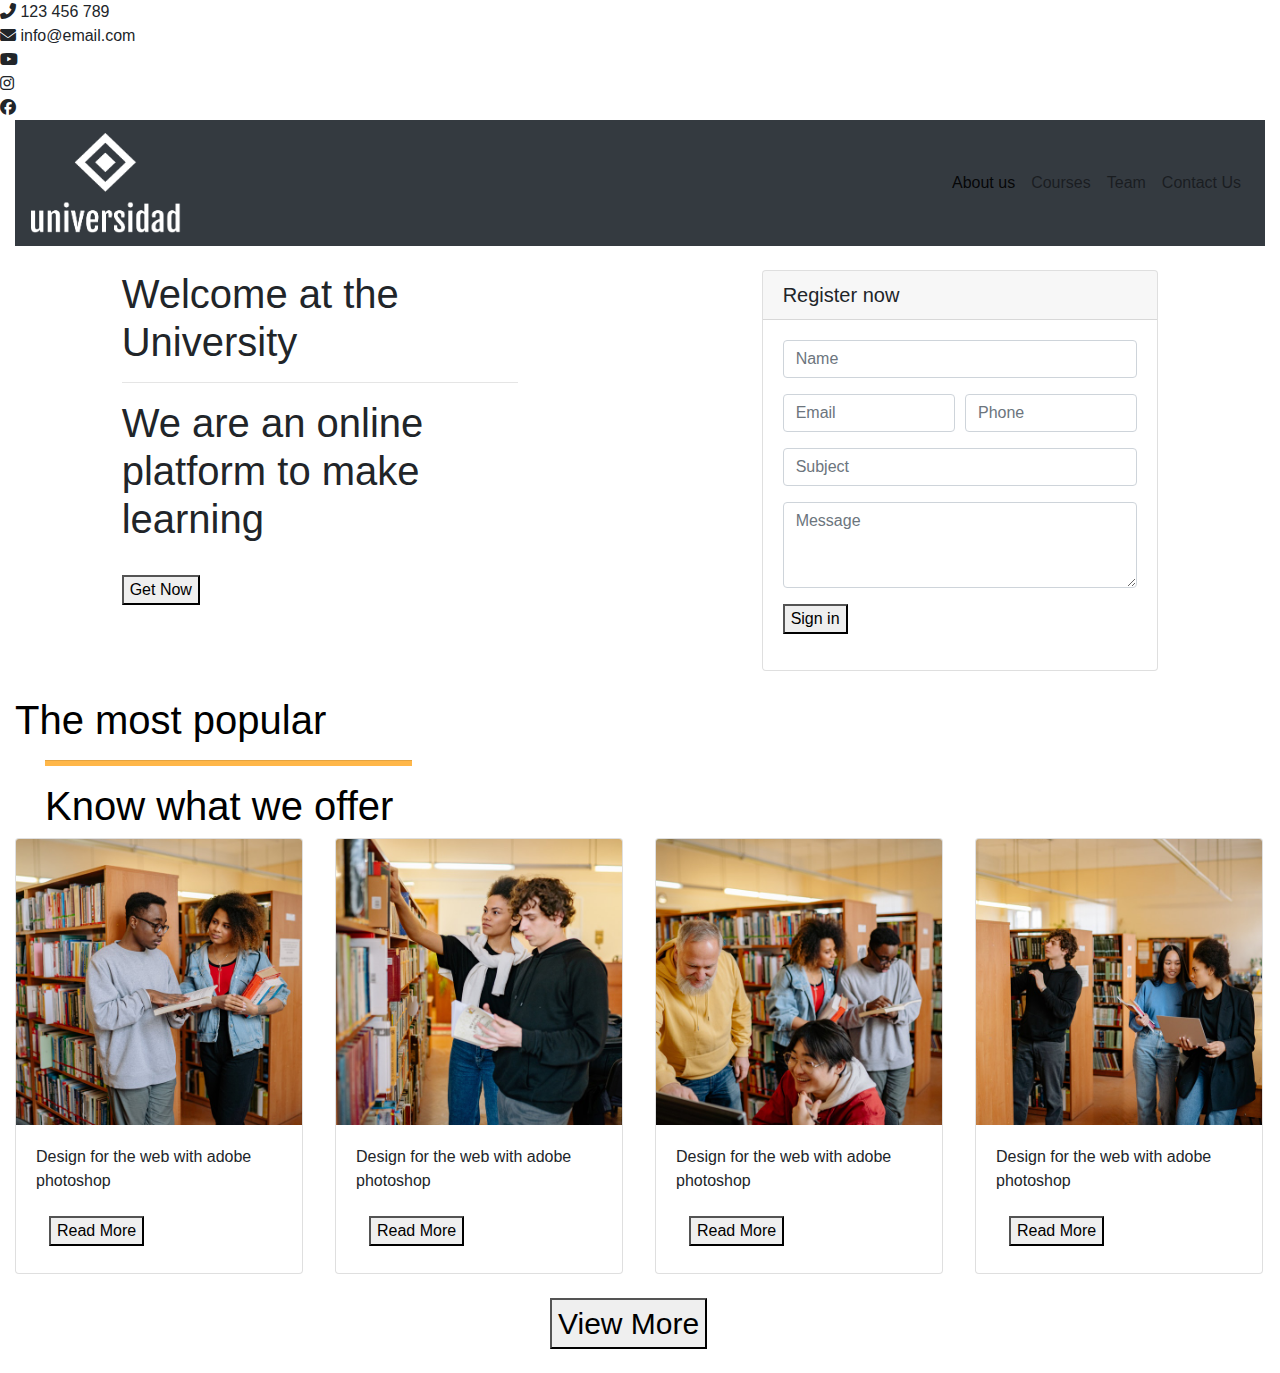
==== test2.html @ 4c1564b8 "first try" ====
<!DOCTYPE html>
<html lang="en">
<head>
    <meta charset="UTF-8">
    <meta http-equiv="X-UA-Compatible" content="IE=edge">
    <meta name="viewport" content="width=device-width, initial-scale=1.0">
    <title>Document</title>
    <!-- styles -->
    <link rel="stylesheet" href="https://maxcdn.bootstrapcdn.com/bootstrap/4.0.0/css/bootstrap.min.css">

    <link rel="stylesheet" href="https://cdnjs.cloudflare.com/ajax/libs/font-awesome/6.1.1/css/all.min.css">

    <link rel="stylesheet" href="./css/test2.css">


</head>
<body>
    <!-- top bar -->
    <nav  id="navbar-one" class="flex">
        <div class="left flex">
            <div class="call">
                <i class="fa fa-phone-alt"></i>
                <span class="hidden-mobile">123 456 789</span>
            </div>
            <div class="email">
                <i class="fa fa-envelope"></i>
                <span class="hidden-mobile">info@email.com</span>
            </div>
        </div>
        <div class="right flex">
            <div class="yt">
                <i class="fab fa-youtube"></i>
            </div>
            <div class="ig">
                <i class="fab fa-instagram"></i>
            </div>
            <div class="fb">
                <i class="fab fa-facebook"></i>
            </div>
        </div>
    </nav>

    <!--button bar  -->

    <div class="container-fluid">
        <nav class="navbar navbar-expand-lg navbar-light bg-dark">
            <a class="navbar-brand" href="#"><img height="100" width="150" src="./images/LOGO.png" alt=""></a>
            <button class="navbar-toggler" type="button" data-toggle="collapse" data-target="#navbarNavDropdown" aria-controls="navbarNavDropdown" aria-expanded="false" aria-label="Toggle navigation">
              <span class="navbar-toggler-icon"></span>
            </button>
            <div class="collapse navbar-collapse" id="navbarNavDropdown">
              <ul class="navbar-nav ml-auto">
                <li class="nav-item active">
                  <a class="nav-link" href="#">About us <span class="sr-only">(current)</span></a>
                </li>
                <li class="nav-item">
                  <a class="nav-link" href="#">Courses</a>
                </li>
                <li class="nav-item">
                  <a class="nav-link" href="#">Team</a>
                </li>
                <li class="nav-item">
                    <a class="nav-link" href="#">Contact Us</a>
                  </li>        
              </ul>
            </div>
        </nav>
    </div>

    <!-- welcome card -->    

    <section >
        <div  class="container-fluid">
            <div class="row">
                <div class="col-sm-1"></div>
                <div class="col-lg-4">
                    <br>
                    <div class="flow">                        
                        <h1>Welcome at the University</h1>
                        <hr id="line">
                        <h1 id="topText">We are an online <br>
                             platform to make learning</h1>              
                      <br>
                      <button id="button">Get Now</button>
                      </div>
                </div>    
                <div class="col-lg-2"></div>            

                <!-- registration -->

                <div class="col-lg-4">
                    <br>
                    <div  class="flow">
                        <div class="card">
                            <h5 class="card-header">Register now</h5>
                            <div class="card-body">
                              <form>
                                <div class="form-group">
                                    <input placeholder="Name" type="text" class="form-control" id="inputAddress" placeholder="1234 Main St">
                                  </div>
                                <div class="form-row">                            
                                  <div class="form-group col-md-6">
                                    <input placeholder="Email" type="email" class="form-control" id="inputEmail4">
                                  </div>
                                  <div class="form-group col-md-6">
                                    <input placeholder="Phone" type="phone" class="form-control" id="inputPassword4">
                                  </div>
                                </div>
                               
                                <div  class="form-group">
                                  <input type="text" class="form-control" placeholder="Subject">
                                </div>
                                <div class="form-row">
                                  <div class="form-group col-lg-12">
                                    <textarea placeholder="Message" class="form-control"  rows="3"></textarea>                            
                                  </div>                       
                                </div>
                                <div  class="form-group">                        
                                <button type="submit" id="sendButton">Sign in</button>
                              </form>
                            </div>
                          </div>
                      </div>
                </div>
                <div class="col-lg-1"></div>
            </div>
        </div>
    </section>
    <br>

    <div id="bottomSect" class="container-fluid">
        <div class="row">
            <div class="col-lg-4"> <h1 style="color:black ;" class="flow">
                <span class="dot"></span>
                 The most popular
                <hr style="background-color: #ffb749; height: 5px; margin-left: 30px;">
               <p style="margin: 0px 0px 0px 30px;" id="topText">Know what we offer</p> 
            </h1> </div>
            <div class="col-lg-4"></div>
            <div class="col-lg-4"></div>

                      
                        
        </div>
    </div>

    <!-- bottom cards -->

    <div class="container-fluid">
        <div class="row grid">

            <div class="col-lg-3 bcards">
                <div id="cCard"  class="card" style="width: 18rem;">
                <img class="card-img-top" src="./images/IMAGE CURSO 1.jpg" alt="Card image cap">
                <div id="card-body" class="card-body">
                  <!-- <h5 class="card-title">Card title</h5> -->
                  <p class="card-text">Design for the web with adobe photoshop</p>
                  <a href="#" class="btn"><button id="button">Read More</button></a>
                </div>
              </div>
            </div>
            <div class="col-lg-3 bcards">
                <div id="cCard2"  class="card" style="width: 18rem;">
                <img class="card-img-top" src="./images/IMAGE CURSO 2.jpg" alt="Card image cap">
                <div id="card-body2" class="card-body">
                  <!-- <h5 class="card-title">Card title</h5> -->
                  <p class="card-text">Design for the web with adobe photoshop</p>
                  <a href="#" class="btn"><button id="button">Read More</button></a>
                </div>
              </div>
            </div>
            <div class="col-lg-3 bcards">
                <div id="cCard3"  class="card" style="width: 18rem;">
                <img class="card-img-top" src="./images/IMAGE CURSO 3.jpg" alt="Card image cap">
                <div id="card-body3" class="card-body">
                  <!-- <h5 class="card-title">Card title</h5> -->
                  <p class="card-text">Design for the web with adobe photoshop</p>
                  <a href="#" class="btn"><button id="button">Read More</button></a>
                </div>
              </div>
            </div>
            <div class="col-lg-3 bcards">
                <div id="cCard4"  class="card" style="width: 18rem;">
                <img class="card-img-top" src="./images/IMAGE CURSO 4.jpg" alt="Card image cap">
                <div id="card-body4" class="card-body">
                  <!-- <h5 class="card-title">Card title</h5> -->
                  <p class="card-text">Design for the web with adobe photoshop</p>
                  <a href="#" class="btn"><button id="button">Read More</button></a>
                </div>
              </div>
            </div>
        </div>
    </div>
    <br>
    
    <!-- bottom button -->
    <div class="container">
        <div class="row">
            <div class="col-sm-4"></div>
            <div class="col-lg-4" style="padding-left: 100px;">
                <button style="font-size: 30px; align-items: center;" id="buttonInverse">View More</button>
            </div>
            <div class="col-sm-4"></div>
        </div>
    </div>
    <br>

    

    
</body>
</html>
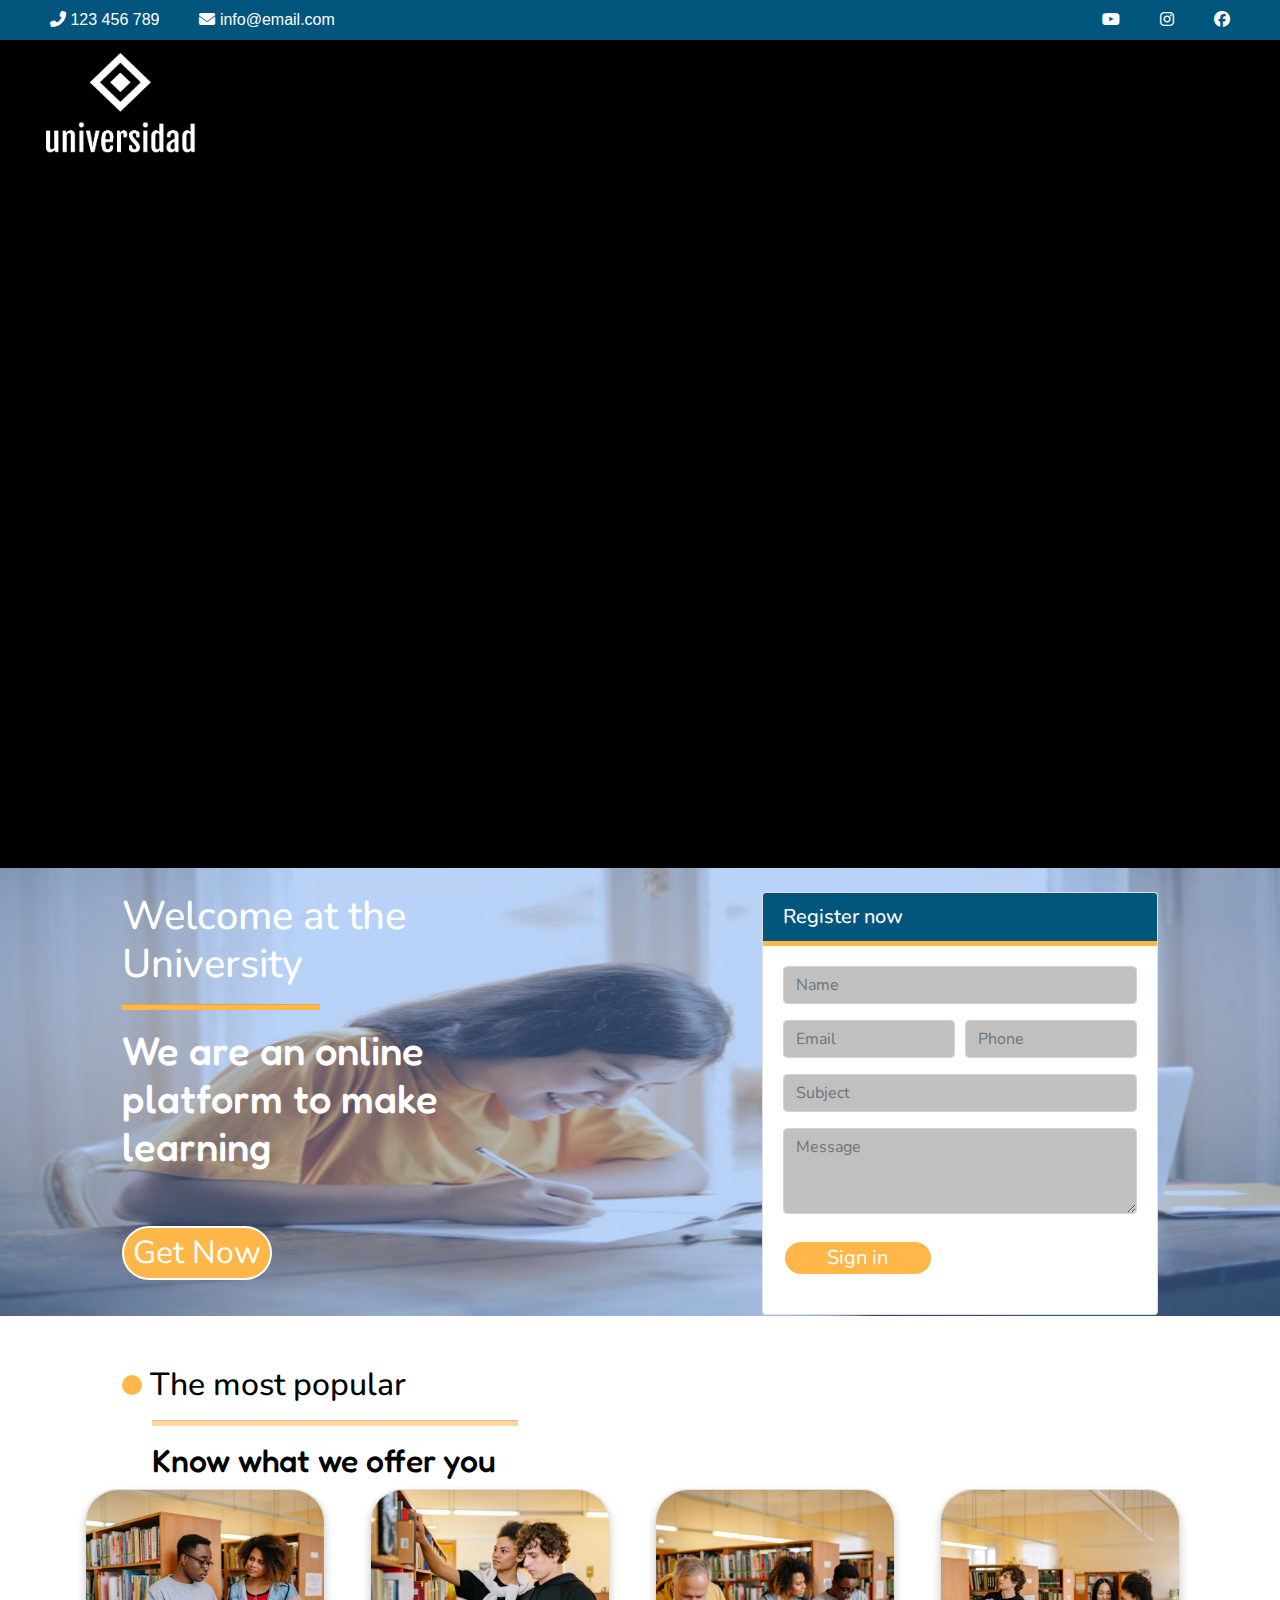
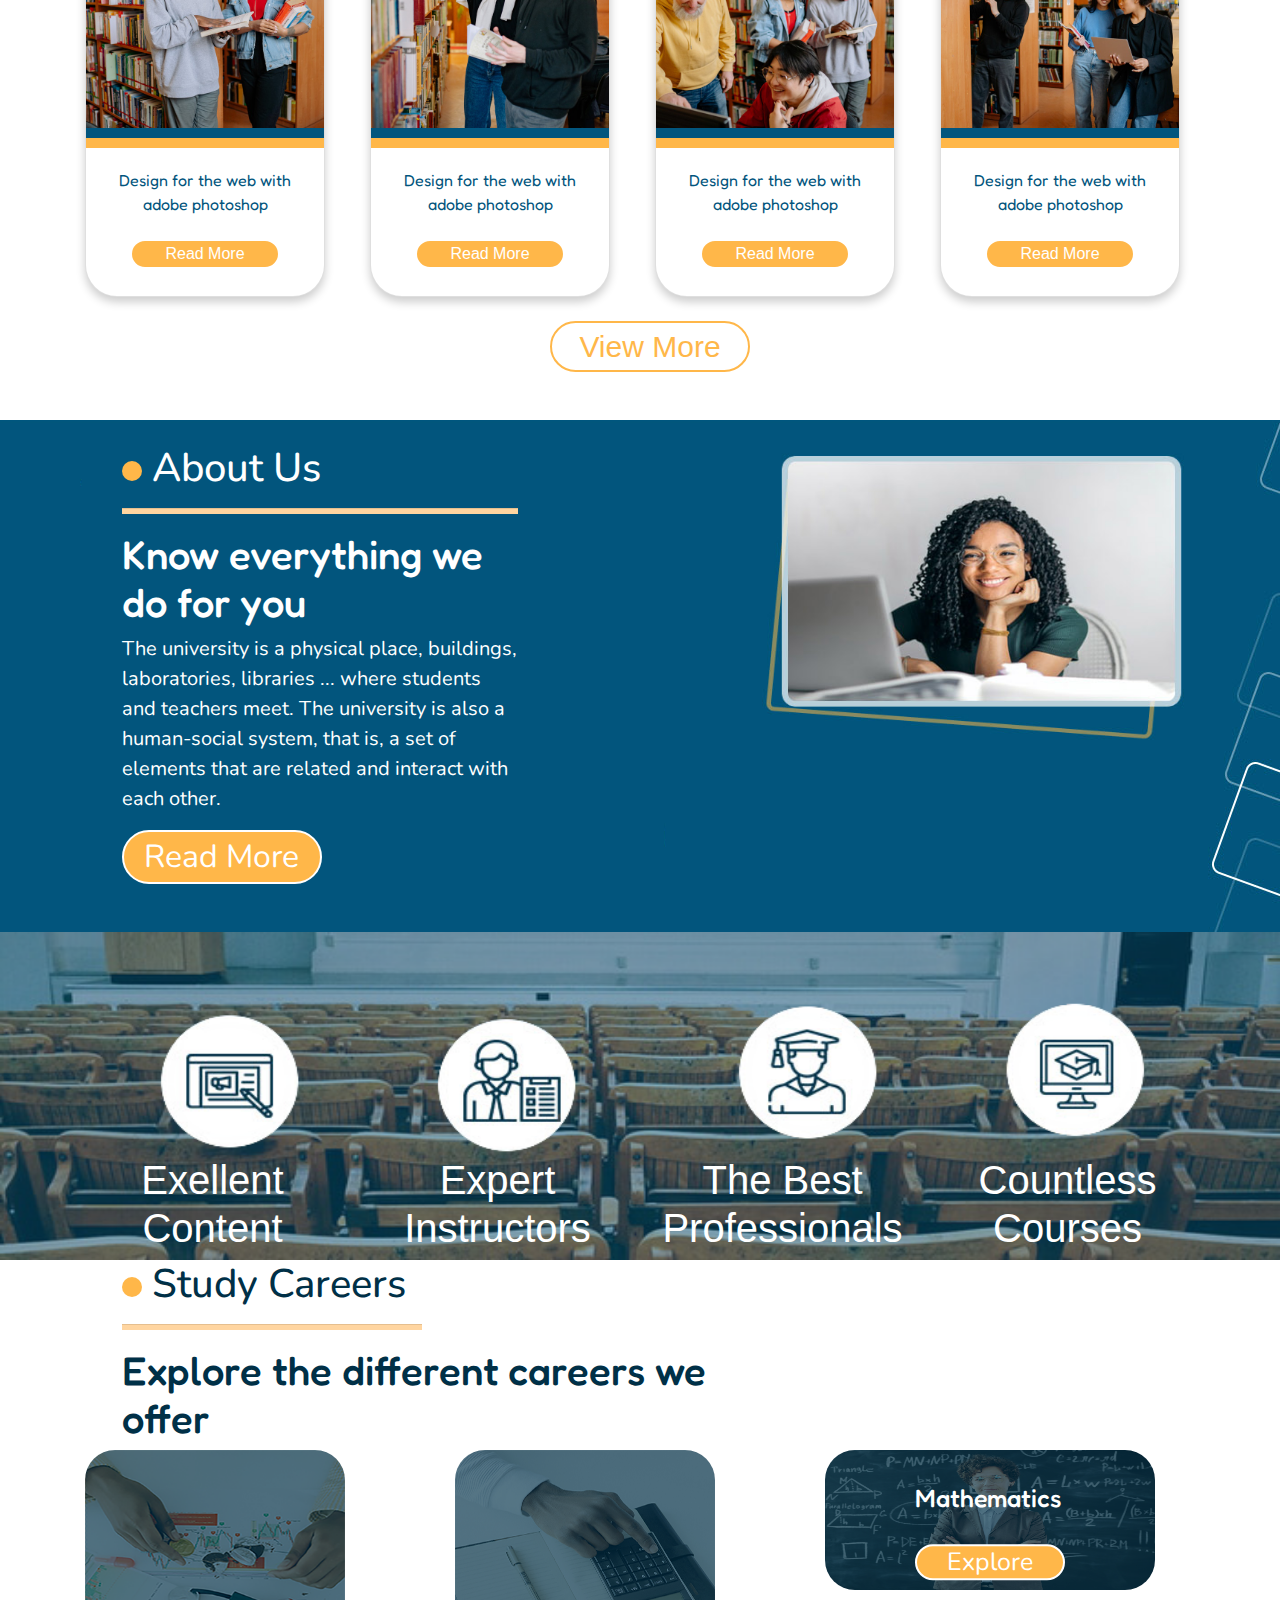
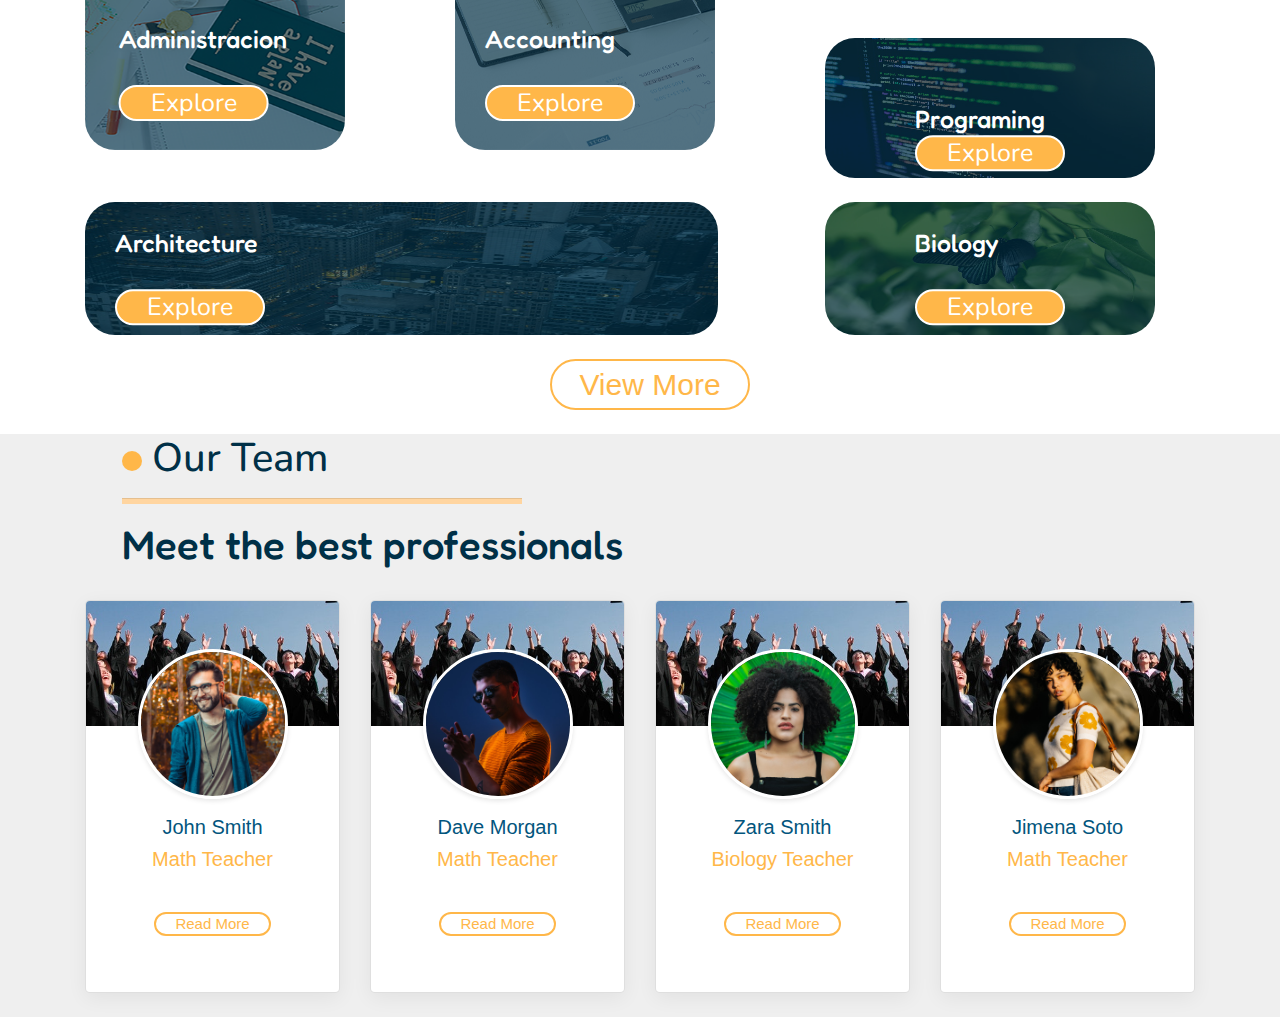
==== commit 90d2598a: "try2" ====
--- a/test2.html
+++ b/test2.html
@@ -8,69 +8,82 @@
     <!-- styles -->
     <link rel="stylesheet" href="https://maxcdn.bootstrapcdn.com/bootstrap/4.0.0/css/bootstrap.min.css">
 
+    <link rel="stylesheet" type="text/css" href="https://cdn.jsdelivr.net/npm/bootstrap@4.5.3/dist/css/bootstrap.min.css">
+
+
     <link rel="stylesheet" href="https://cdnjs.cloudflare.com/ajax/libs/font-awesome/6.1.1/css/all.min.css">
 
-    <link rel="stylesheet" href="./css/test2.css">
-
+    <link rel="stylesheet" href="./css/test.css">
 
 </head>
 <body>
-    <!-- top bar -->
-    <nav  id="navbar-one" class="flex">
-        <div class="left flex">
-            <div class="call">
-                <i class="fa fa-phone-alt"></i>
-                <span class="hidden-mobile">123 456 789</span>
-            </div>
-            <div class="email">
-                <i class="fa fa-envelope"></i>
-                <span class="hidden-mobile">info@email.com</span>
-            </div>
-        </div>
-        <div class="right flex">
-            <div class="yt">
-                <i class="fab fa-youtube"></i>
-            </div>
-            <div class="ig">
-                <i class="fab fa-instagram"></i>
-            </div>
-            <div class="fb">
-                <i class="fab fa-facebook"></i>
-            </div>
-        </div>
-    </nav>
-
-    <!--button bar  -->
-
-    <div class="container-fluid">
-        <nav class="navbar navbar-expand-lg navbar-light bg-dark">
-            <a class="navbar-brand" href="#"><img height="100" width="150" src="./images/LOGO.png" alt=""></a>
-            <button class="navbar-toggler" type="button" data-toggle="collapse" data-target="#navbarNavDropdown" aria-controls="navbarNavDropdown" aria-expanded="false" aria-label="Toggle navigation">
-              <span class="navbar-toggler-icon"></span>
-            </button>
-            <div class="collapse navbar-collapse" id="navbarNavDropdown">
-              <ul class="navbar-nav ml-auto">
-                <li class="nav-item active">
-                  <a class="nav-link" href="#">About us <span class="sr-only">(current)</span></a>
-                </li>
-                <li class="nav-item">
-                  <a class="nav-link" href="#">Courses</a>
-                </li>
-                <li class="nav-item">
-                  <a class="nav-link" href="#">Team</a>
-                </li>
-                <li class="nav-item">
-                    <a class="nav-link" href="#">Contact Us</a>
-                  </li>        
-              </ul>
-            </div>
-        </nav>
-    </div>
-
+  <nav  id="navbar-one" class="flex">
+    <div class="left flex">
+        <div class="call">
+            <i class="fa fa-phone-alt"></i>
+            <span class="hidden-mobile">123 456 789</span>
+        </div>
+        <div class="email">
+            <i class="fa fa-envelope"></i>
+            <span class="hidden-mobile">info@email.com</span>
+        </div>
+    </div>
+    <div class="right flex">
+        <div class="yt">
+            <i class="fab fa-youtube"></i>
+        </div>
+        <div class="ig">
+            <i class="fab fa-instagram"></i>
+        </div>
+        <div class="fb">
+            <i class="fab fa-facebook"></i>
+        </div>
+    </div>
+</nav>
+    <!-- Background video -->
+<div class="video-background-holder">
+  <div class="video-background-overlay"></div>
+  <video playsinline="playsinline" autoplay="autoplay" muted="muted" loop="loop">
+        <source src="./Videos/hero-video.mp4" type="video/mp4">
+    </video>
+  <div class="video-background-content container-fluid h-100">
+    
+
+  <!--button bar  -->
+
+  <div class="container-fluid">
+      <nav class="navbar navbar-expand-lg navbar-light bg-dark">
+          <a class="navbar-brand" href="#"><img height="100" width="150" src="./images/LOGO.png" alt=""></a>
+          <button class="navbar-toggler" type="button" data-toggle="collapse" data-target="#navbarNavDropdown" aria-controls="navbarNavDropdown" aria-expanded="false" aria-label="Toggle navigation">
+            <span class="navbar-toggler-icon"></span>
+          </button>
+          <div class="collapse navbar-collapse" id="navbarNavDropdown">
+            <ul class="navbar-nav ml-auto">
+              <li class="nav-item active">
+                <a class="nav-link" href="#">About us <span class="sr-only">(current)</span></a>
+              </li>
+              <li class="nav-item">
+                <a class="nav-link" href="#">Courses</a>
+              </li>
+              <li class="nav-item">
+                <a class="nav-link" href="#">Team</a>
+              </li>
+              <li class="nav-item">
+                  <a class="nav-link" href="#">Contact Us</a>
+                </li>        
+            </ul>
+          </div>
+      </nav>
+  </div>
+  </div> 
+
+</div>
+   
+   
     <!-- welcome card -->    
 
-    <section >
-        <div  class="container-fluid">
+    <section class="topBg">
+        <div class="container-fluid">
             <div class="row">
                 <div class="col-sm-1"></div>
                 <div class="col-lg-4">
@@ -126,31 +139,40 @@
             </div>
         </div>
     </section>
-    <br>
-
-    <div id="bottomSect" class="container-fluid">
+    <section>
+
+      <div id="bottomSect" class="container-fluid">
         <div class="row">
-            <div class="col-lg-4"> <h1 style="color:black ;" class="flow">
-                <span class="dot"></span>
-                 The most popular
-                <hr style="background-color: #ffb749; height: 5px; margin-left: 30px;">
-               <p style="margin: 0px 0px 0px 30px;" id="topText">Know what we offer</p> 
-            </h1> </div>
-            <div class="col-lg-4"></div>
-            <div class="col-lg-4"></div>
+          <div class="col-lg-1"></div>
+          <div class="col-lg-4">
+
+            <h1 style="color:black ;" class="flow">
+              <span class="dot"></span>
+               The most popular
+              <hr style="background-color: #ffd5a0; height: 5px; margin-left: 30px;">
+             <p style="margin: 0px 0px 0px 30px;" id="topText">Know what we offer you</p> 
+          </h1> 
+          </div>
+          <div class="col-lg-2"></div>
+          <div class="col-lg-4"></div>
+          <div class="col-lg-1"></div>
 
                       
                         
         </div>
     </div>
 
+    </section>
+
+
+
     <!-- bottom cards -->
 
-    <div class="container-fluid">
+    <div class="container">
         <div class="row grid">
 
             <div class="col-lg-3 bcards">
-                <div id="cCard"  class="card" style="width: 18rem;">
+                <div id="cCard"  class="card" style="width: 15rem;">
                 <img class="card-img-top" src="./images/IMAGE CURSO 1.jpg" alt="Card image cap">
                 <div id="card-body" class="card-body">
                   <!-- <h5 class="card-title">Card title</h5> -->
@@ -160,7 +182,7 @@
               </div>
             </div>
             <div class="col-lg-3 bcards">
-                <div id="cCard2"  class="card" style="width: 18rem;">
+                <div id="cCard2"  class="card" style="width: 15rem;">
                 <img class="card-img-top" src="./images/IMAGE CURSO 2.jpg" alt="Card image cap">
                 <div id="card-body2" class="card-body">
                   <!-- <h5 class="card-title">Card title</h5> -->
@@ -170,7 +192,7 @@
               </div>
             </div>
             <div class="col-lg-3 bcards">
-                <div id="cCard3"  class="card" style="width: 18rem;">
+                <div id="cCard3"  class="card" style="width: 15rem;">
                 <img class="card-img-top" src="./images/IMAGE CURSO 3.jpg" alt="Card image cap">
                 <div id="card-body3" class="card-body">
                   <!-- <h5 class="card-title">Card title</h5> -->
@@ -180,7 +202,7 @@
               </div>
             </div>
             <div class="col-lg-3 bcards">
-                <div id="cCard4"  class="card" style="width: 18rem;">
+                <div id="cCard4"  class="card" style="width: 15rem;">
                 <img class="card-img-top" src="./images/IMAGE CURSO 4.jpg" alt="Card image cap">
                 <div id="card-body4" class="card-body">
                   <!-- <h5 class="card-title">Card title</h5> -->
@@ -205,8 +227,244 @@
     </div>
     <br>
 
+    <!--About us section \ -->
+    <br>
+    <section class="aboutUs">
+      <br>
+      <div class="container-fluid">
+        <div class="row">
+          <div class="col-lg-1"></div>
+          <div class="col-lg-4">
+            <div class="flow">                        
+            <h1><span class="dot"></span>
+              About Us</h1>
+            <hr style="background-color: #ffd5a0; height: 5px;"> 
+            <h1 id="topText">Know everything we do for you </h1> 
+            <p style="font-size: 20px;">The university is a physical place, buildings, laboratories, libraries ... where students and teachers meet. The university is also a human-social system, that is, a set of elements that are related and interact with each other.</p>             
+          <button style="width: 200px;" id="button">Read More</button>
+          <span><br><br></span>
+          </div>
+        </div>
+          <div class="col-lg-2"></div>
+          <div class="col-lg-4">
+          <img class="girlImg" height="300" width="430" src="./images/aboutuslady.png" alt="">
+          </div>
+          <div class="col-lg-1"></div>
+        </div>
+      </div>
+
+      <!-- about us bottom icons -->
+
+    </section>  
+    <section class="AuBg">
+      <div class="container">
+        <div class="row">
+        <div class="col-lg-3">
+           <img class="auimg"   src="./images/ICONO 1.png" alt="">
+           <h1>Exellent <br>
+              Content</h1>
+          </div>
+        <div class="col-lg-3">
+          <img class="auimg"  src="./images/ICONO 2.png" alt="">
+          <h1>
+            Expert <br>
+          Instructors
+          </h1>
+        </div>
+        <div class="col-lg-3">
+          <img class="auimg"  src="./images/ICONO 3.png" alt="">
+          <h1>The Best <br>
+             Professionals</h1>
+        </div>
+        <div class="col-lg-3">
+          <img class="auimg"  src="./images/ICONO 4.png" alt="">
+          <h1>Countless
+            <br>
+              Courses</h1>
+        </div>
+        </div>        
+      </div>
+    </section>
+
+    <!-- study careers -->
+
+    <section>
+      <div class="container-fluid">
+        <div class="row">
+          <div class="col-lg-1"></div>
+          <div  class="col-lg-6">
+            <div style="color: #003047;" class="flow">                        
+            <h1><span class="dot"></span>
+              Study Careers</h1>
+            <hr style="background-color: #ffd5a0; height: 5px; width: 300px; margin-left: 0"> 
+            <h1 id="topText">Explore the different careers we offer</h1> 
+          </div>
+        </div>
+          <div class="col-lg-5"></div>
+        </div>
+
+        <div class="container">
+          <div class="row no-gutters flow">
+            <div class="col-md-4">
+              <img class="imgCr" width="260px" height="300px" src="./images/IMAGE  CATEGORY ADMINISTRATION-2.png" alt="">
+              <h1 class="imgTxt imgTxtQ">
+                <span id="topText">
+                  Administracion
+                </span> 
+                <br>
+                <br>
+                <button id="button">Explore</button>
+              </h1>
+            </div>            
+            <div class="col-md-4">
+              <img class="imgCr" width="260px" height="300px" src="./images/IMAGE  CATEGORY ACCOUNTING-1.png" alt="">
+              <h1  class="imgTxt imgTxtQ">
+                <span id="topText">
+                  Accounting
+                </span> 
+                <br>
+                <br>
+                <button id="button">Explore</button>
+              </h1>
+            </div>
+            <div class="col-md-4">
+              <img class="imgCr" width="330" height="140px" src="./images/IMAGE  CATEGORY MATHEMATICS.png" alt="">
+              <h1 class="imgTxt2">
+                <span id="topText">
+                  Mathematics
+                </span>
+                <br>
+                <br>
+                <button id="button">Explore</button>
+              </h1>
+              <br>
+              <br>
+              <img class="imgCr" width="330" height="140px" src="./images/IMAGE  CATEGORY PROGRAMMING.png" alt="">
+              <h1 class="imgTxt2">
+                <span id="topText">
+                  Programing
+                </span>
+                <br>
+                <button id="button">Explore</button>
+              </h1>
+            </div>
+          </div>
+        </div>
+        <br>
+        <div class="container">
+          <div class="row no-gutters flow">
+            <div class="col-lg-8">
+              <img class="imgCr"  width="633px" height="133px" src="./images/IMAGE  CATEGORY ARCHITECTURE.png" alt="">
+              <h1 class="imgTxt4 imgTxtQ">
+                <span id="topText">
+                  Architecture 
+                </span>
+                <br>
+                <br>
+                <button id="button">Explore</button>
+              </h1>
+            </div>
+            <div class="col-lg-4">
+              <img class="imgCr" width="330" height="133px" src="./images/IMAGE  CATEGORY BIOLOGY.png" alt="">
+              <h1  class="imgTxt3 imgTxtQ">
+                <span id="topText">
+                  Biology
+                </span> 
+                <br>
+                <br>
+                <button id="button">Explore</button>
+              </h1>
+            </div>
+          </div>
+        </div>
+        <br>
+         <!-- bottom button -->
+    <div class="container">
+      <div class="row">
+          <div class="col-sm-4"></div>
+          <div class="col-lg-4" style="padding-left: 100px;">
+              <button style="font-size: 30px; align-items: center;" id="buttonInverse">View More</button>
+          </div>
+          <div class="col-sm-4"></div>
+      </div>
+  </div>
+  <br>        
+    </section> 
+  <!-- our team -->
+  
+  <section style="background-color: #efefef;">
+    <div class="container-fluid">
+      <div class="row">
+        <div class="col-lg-1"></div>
+        <div  class="col-lg-6">
+          <div style="color: #003047;" class="flow">                        
+          <h1><span class="dot"></span>
+            Our Team</h1>
+          <hr style="background-color: #ffd5a0; height: 5px; width: 400px; margin-left: 0"> 
+          <h1 id="topText">Meet the best professionals</h1> 
+        </div>
+      </div>
+        <div class="col-lg-5"></div>
+      </div>
+    </div>
+    <br>
+    <div class="container">   
     
-
-    
+      <div class="row">
+        <div class="col-sm-3">
+          <div  class="profile-card card rounded-lg shadow p-4 p-xl-5 mb-4 text-center position-relative overflow-hidden">
+            <div class="banner"></div>
+            <img src="./images/IMAGE TEAM 1.jpg" alt="" class="img-circle mx-auto mb-3">
+            <h3 style="color: #02557d; font-size: 20px;">John Smith</h3>
+            <h3 style="font-size: 20px; color:#ffb749;" >Math Teacher</h3> 
+            <br>
+            <h3>
+              <button style="font-size: 15px; align-items: center; width: 75%;" id="buttonInverse">Read More</button> 
+            </h3>          
+          </div>
+        </div>
+        <div class="col-sm-3">
+          <div class="profile-card card rounded-lg shadow p-4 p-xl-5 mb-4 text-center position-relative overflow-hidden">
+            <div class="banner"></div>
+            <img src="./images/IMAGE TEAM 2.jpg" alt="" class="img-circle mx-auto mb-3">
+            <h3  style="color: #02557d; font-size: 20px;">Dave Morgan</h3>
+            <h3 style="font-size: 20px; color:#ffb749;" >Math Teacher</h3>
+            <br>
+            <h3>
+              <button style="font-size: 15px; align-items: center; width: 75%;" id="buttonInverse">Read More</button> 
+            </h3>               
+          </div>
+        </div>
+        <div class="col-sm-3">
+          <div class="profile-card card rounded-lg shadow p-4 p-xl-5 mb-4 text-center position-relative overflow-hidden">
+            <div class="banner"></div>
+            <img src="./images/IMAGE TEAM 4.jpg" alt="" class="img-circle mx-auto mb-3">
+            <h3  style="color: #02557d; font-size: 20px;">Zara Smith</h3>
+            <h3 style="font-size: 20px; color:#ffb749;" >Biology Teacher</h3>
+            <br>
+            <h3>
+              <button style="font-size: 15px; align-items: center; width: 75%;" id="buttonInverse">Read More</button> 
+            </h3>               
+          </div>
+        </div>
+        <div class="col-sm-3">
+          <div class="profile-card card rounded-lg shadow p-4 p-xl-5 mb-4 text-center position-relative overflow-hidden">
+            <div class="banner"></div>
+            <img src="./images/IMAGE TEAM 3.jpg" alt="" class="img-circle mx-auto mb-3">
+            <h3  style="color: #02557d; font-size: 20px;">Jimena Soto</h3>
+            <h3 style="font-size: 20px; color:#ffb749;" >Math Teacher</h3>
+            <br>
+            <h3>
+              <button style="font-size: 15px; align-items: center; width: 75%;" id="buttonInverse">Read More</button> 
+            </h3>
+          </div>
+        </div>
+      </div>
+    </div>
+  </section>
+
+	
+
+
 </body>
 </html>--- a/css/test.css
+++ b/css/test.css
@@ -0,0 +1,400 @@
+@import url('https://fonts.googleapis.com/css2?family=Nunito&display=swap');
+
+@import url('https://fonts.googleapis.com/css2?family=Fredoka+One&display=swap');
+
+/* body{
+    background-image: url(../images/IMAGEN\ HERO2.png);
+    background-repeat: no-repeat;
+    background-size: 100% 13.1%;
+    position:static ;
+    background-position: 0px 500px;
+} */
+
+.video-background-holder {
+    position: relative;
+    background-color: black;
+    height: calc(100vh - 72px);
+    min-height: 25rem;
+    width: 100%;
+    overflow: hidden;
+  }
+  
+  .video-background-holder video {
+    position: absolute;
+    top: 50%;
+    left: 50%;
+    min-width: 100%;
+    min-height: 100%;
+    width: auto;
+    height: auto;
+    z-index: 0;
+    -ms-transform: translateX(-50%) translateY(-50%);
+    -moz-transform: translateX(-50%) translateY(-50%);
+    -webkit-transform: translateX(-50%) translateY(-50%);
+    transform: translateX(-50%) translateY(-50%);
+  }
+  
+  .video-background-content {
+    position: relative;
+    z-index: 2;
+  }
+  
+  .video-background-overlay {
+    position: absolute;
+    top: 0;
+    left: 0;
+    height: 100%;
+    width: 100%;
+    background-color: black;
+    opacity: 0.5;
+    z-index: 1;
+  }  
+
+
+nav{
+    padding: 0 50px;
+    width: 100hv;
+}
+
+.flex{
+    display: flex;
+    justify-content: space-between;
+    align-items: center;
+}
+
+#navbar-one{    
+    background-color: #02557d;
+    color: rgb(255, 255, 255);
+    height: 40px;
+    cursor: pointer;
+}
+
+.topBg{
+    background-image: url(../images/IMAGEN\ HERO2.png);
+    background-size: cover;
+    /* background-position: 0 -257px; */
+    background-size: 100% 100%;
+    background-repeat: no-repeat no-repeat;
+}
+
+
+.left > div + div{
+    margin-left: 40px;
+}
+
+.right > div{
+    margin-left: 40px;
+}
+
+.left > div:hover,
+.right > div:hover{
+    color: black;
+    transition: all 0.5s
+}
+
+.bg-dark {
+    background-color: #343a4000!important;
+}
+
+#line{
+    background-color: #ffb749;
+    height: 5px;
+    width: 50%;
+    margin-left: 0;
+}
+    
+    
+.flow{
+        color: rgb(255, 255, 255);
+        font-size: xx-large;
+        font-family: 'Nunito', sans-serif;
+}
+    
+#topText{
+        font-family: 'Fredoka One', cursive;
+}
+    
+#button{
+        width: 150px;
+        background-color: #ffb749;
+        color: #ffffff;
+        border-color: #ffffff;
+        border-radius: 30px;
+        border-style: solid;
+}
+    
+#buttonInverse{
+    width: 200px;
+    background-color: #ffffff;
+    color: #ffb749;
+    border-color: #ffb749;
+    border-radius: 30px;
+    border-style: solid;
+}
+
+.card{
+    background-color: #ffffff;   
+}
+
+.form-control{
+    background-color: rgba(155, 153, 149, 0.616);
+}
+
+.card-header{
+    border: 0;
+    background-color: #02557d;
+    border-bottom: 5px;
+    border-style: solid;
+    border-bottom-color:#ffb749;
+
+}
+
+#sendButton{
+    width: 150px;
+    font-size:20px; 
+    background-color: #ffb749;
+    color: #ffffff;
+    border-color: #ffffff;
+    border-radius: 30px;
+    border-style: solid;
+}
+
+.dot {
+    height: 20px;
+    width: 20px;
+    background-color:#ffb749;
+    border-radius: 50%;
+    display: inline-block;
+    }    
+
+#bottomSect{
+    /* padding: 100px; */
+    /* border: 100px; */
+    margin-top: 50px;
+}
+
+.grid{
+    display: grid;
+    grid-template-columns: repeat(auto-fit, minmax(270px, 1fr));
+    /* justify-items: center; */
+
+}
+
+#cCard, #cCard2, #cCard3, #cCard4 {
+/* padding: 1.5em .5em .5em; */
+border-radius: 2em;
+text-align: center;
+box-shadow: 0 5px 10px rgba(0,0,0,.2);
+}
+
+.card-img-top{
+    border-radius: 2em 2em 0 0;        
+    border-bottom: 10px solid #02557d ;
+}
+
+#card-body, #card-body2, #card-body3, #card-body4 {
+    border-top: 10px solid #ffb749;
+}
+
+.card-text{
+    font-family: 'Fredoka One', cursive;
+    color: #02557d;
+}
+
+   
+
+
+
+
+
+
+
+
+
+@media (max-width: 767px) {
+    .hidden-mobile {
+        display: none;
+    }
+}
+
+
+
+@media (max-width:  557px) {
+    .grid{
+        padding-left: 60px;
+    }
+    }
+
+@media (max-width:  557px) {
+    .bcards{
+        padding-top: 10px;
+    }
+    }
+
+
+            /* about page */
+
+
+.aboutUs{
+    background-image: url("../images/bg.png");
+    background-repeat: no-repeat;
+    background-size: cover;    
+}
+  
+.AuBg{
+    background-image: url("../images/AuBg.png");
+    background-repeat: no-repeat;
+    background-size: 100% 100%;
+    text-align: center;
+    color:#ffffff;
+    ;
+}
+    
+.auimg{    
+    width: 300px;
+    height: 300px;
+    margin-bottom: -76px;
+}
+
+.imgCr{
+    border-radius: 30px;
+}
+
+.imgTxt{
+    font-size: 25px;
+    position: absolute;    
+    transform: translate(20%, -130%);
+}
+
+.imgTxt2{
+    font-size: 25px;
+    position: absolute;    
+    transform: translate(60%, -110%);
+}
+
+@media all and (max-width: 1207px) and (max-width: 994px) {
+    .imgTxt2  {
+    font-size: 25px;
+    position: absolute;    
+    transform: translate(20%, -150%);
+    }           
+
+}
+
+
+.imgTxt3{
+    font-size: 25px;
+    position: absolute;    
+    transform: translate(60%, -110%);
+}
+
+@media all and (max-width: 1207px) and (max-width: 994px) {
+    .imgTxt3  {
+    font-size: 25px;
+    position: absolute;    
+    transform: translate(20%, -150%);
+    }           
+
+}
+
+.imgTxt4{
+    font-size: 25px;
+    position: absolute;    
+    transform: translate(20%, -110%);
+}
+
+@media all and (max-width: 1207px) and (max-width: 994px) {
+    .imgTxt4  {
+    font-size: 25px;
+    position: absolute;    
+    transform: translate(20%, -150%);
+    }           
+
+}
+
+
+@media (max-width: 994px) {
+    .AuBg{
+        background: #02557d;
+        border-top: 5px solid #ffb749;
+
+
+    }
+}
+
+@media (max-width: 994px) {
+    .aboutUs{        
+        border-bottom: 5px solid #000000;
+
+
+    }
+}
+
+@media all and (max-width: 1207px) and (max-width: 994px) {
+    .imgCr  {
+        height: 350px;
+        width: 300px;
+        padding: 10px;
+    }           
+
+}
+
+@media all and (max-width: 1207px) and (max-width: 994px) {
+    .imgTxtQ >  {
+    font-size: 25px;
+    position: absolute;    
+    transform: translate(5%, -200%);
+    }           
+
+}
+
+
+@media (max-width: 1114px) {
+    .girlImg{        
+        width: 250px;
+        height: 200px;
+    }
+}
+
+/* team profile cards */
+
+.shadow {
+	box-shadow: 0 5px 20px rgba(0, 0, 0, 0.06) !important;
+}
+
+.banner {
+	position: absolute;
+	top: 0;
+	left: 0;
+	width: 100%;
+	height: 125px;
+	background-image: url("../images/IMAGE\ BACKGROUND\ CARD\ TEAM\ \ \(3\).jpg");
+	background-position: center;
+	background-size: cover;
+}
+
+.img-circle {
+	height: 150px;
+	width: 150px;
+	border-radius: 150px;
+	border: 3px solid #fff;
+	box-shadow: 0 2px 5px rgba(0, 0, 0, 0.1);
+	z-index: 1;
+}
+
+.social-links a {
+	transition: all 0.2s;
+}
+.social-links a img {
+	height: 30px;
+}
+.social-links a:hover {
+	transform: translateY(-3px);
+}
+
+
+
+
+
+
+
